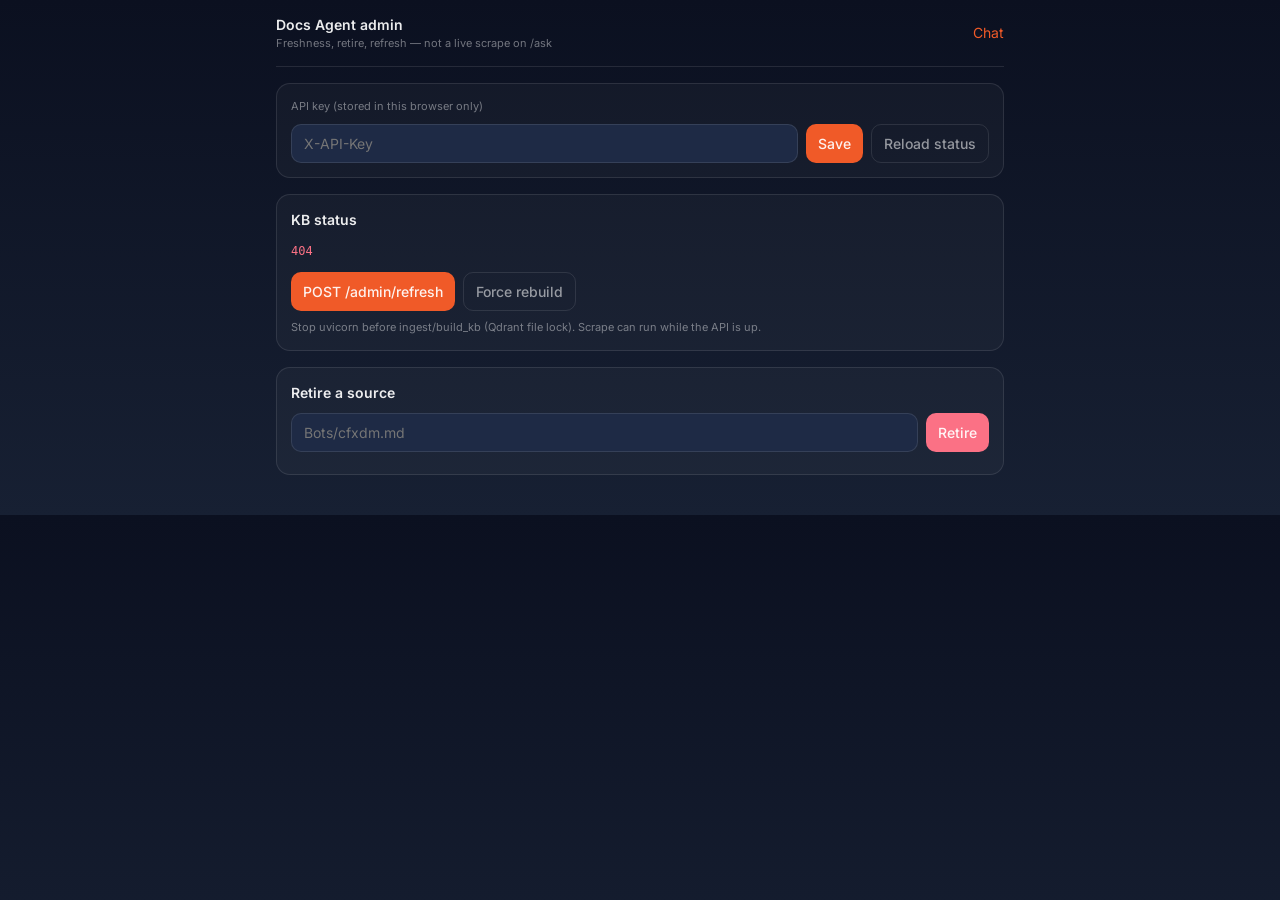
==== chat/admin.html @ 65011e68 "Cursor: Apply local changes for cloud agent" ====
<!doctype html>
<html lang="en">
  <head>
    <meta charset="utf-8" />
    <meta name="viewport" content="width=device-width, initial-scale=1" />
    <title>Fabrix Docs Agent — Admin</title>
    <meta name="color-scheme" content="dark" />
    <link
      href="https://fonts.googleapis.com/css2?family=Inter:wght@400;500;600&display=swap"
      rel="stylesheet"
    />
    <style>
      :root {
        --bg: #0b1020;
        --bg-elevated: #172033;
        --surface: #1e2a45;
        --border: rgba(255, 255, 255, 0.1);
        --text: rgba(255, 255, 255, 0.92);
        --muted: rgba(255, 255, 255, 0.55);
        --muted2: rgba(255, 255, 255, 0.42);
        --accent: #f05a28;
        --danger: #fb7185;
      }
      * { box-sizing: border-box; }
      body {
        margin: 0;
        font-family: Inter, ui-sans-serif, system-ui, sans-serif;
        background: linear-gradient(180deg, var(--bg) 0%, var(--bg-elevated) 100%);
        color: var(--text);
        font-size: 14px;
        line-height: 1.5;
      }
      .app { max-width: 768px; margin: 0 auto; padding: 0 20px 40px; }
      .header {
        display: flex;
        justify-content: space-between;
        align-items: center;
        padding: 14px 0;
        border-bottom: 1px solid var(--border);
      }
      .title { font-weight: 600; font-size: 14px; }
      .subtitle { font-size: 11px; color: var(--muted2); }
      a { color: var(--accent); text-decoration: none; }
      .card {
        margin-top: 16px;
        padding: 14px;
        border: 1px solid var(--border);
        border-radius: 14px;
        background: rgba(255, 255, 255, 0.03);
      }
      .row { display: flex; gap: 8px; flex-wrap: wrap; margin-top: 10px; }
      input, button {
        font: inherit;
        border-radius: 10px;
        border: 1px solid var(--border);
        padding: 8px 12px;
        background: var(--surface);
        color: var(--text);
      }
      button {
        background: var(--accent);
        border: none;
        cursor: pointer;
        font-weight: 500;
      }
      button.ghost { background: transparent; color: var(--muted); border: 1px solid var(--border); }
      button.danger { background: var(--danger); }
      pre {
        white-space: pre-wrap;
        word-break: break-word;
        color: var(--muted);
        font-size: 12px;
      }
      ul { padding-left: 18px; margin: 8px 0; }
      .err { color: var(--danger); }
    </style>
  </head>
  <body>
    <div class="app">
      <header class="header">
        <div>
          <div class="title">Docs Agent admin</div>
          <div class="subtitle">Freshness, retire, refresh — not a live scrape on /ask</div>
        </div>
        <a href="/">Chat</a>
      </header>

      <div class="card">
        <div class="subtitle">API key (stored in this browser only)</div>
        <div class="row">
          <input id="apiKey" type="password" placeholder="X-API-Key" style="flex:1;min-width:180px" />
          <button type="button" id="saveKey">Save</button>
          <button type="button" class="ghost" id="reload">Reload status</button>
        </div>
      </div>

      <div class="card">
        <div class="title">KB status</div>
        <pre id="status">Loading…</pre>
        <div class="row">
          <button type="button" id="refresh">POST /admin/refresh</button>
          <button type="button" class="ghost" id="refreshForce">Force rebuild</button>
        </div>
        <div class="subtitle" style="margin-top:8px">
          Stop uvicorn before ingest/build_kb (Qdrant file lock). Scrape can run while the API is up.
        </div>
      </div>

      <div class="card">
        <div class="title">Retire a source</div>
        <div class="row">
          <input id="source" placeholder="Bots/cfxdm.md" style="flex:1;min-width:180px" />
          <button type="button" class="danger" id="retire">Retire</button>
        </div>
        <ul id="retired"></ul>
      </div>
    </div>
    <script>
      const cfg = window.FabrixChatConfig || {};
      function apiBase() {
        if (cfg.apiUrl) return String(cfg.apiUrl).replace(/\/$/, "");
        if (location.port === "5173") return "http://localhost:8080";
        return location.origin;
      }
      function key() {
        return localStorage.getItem("fabrix_admin_key") || "";
      }
      function headers() {
        const h = { "Content-Type": "application/json" };
        const k = key();
        if (k) h["X-API-Key"] = k;
        return h;
      }
      async function req(path, opts) {
        const r = await fetch(apiBase() + path, { ...opts, headers: { ...headers(), ...(opts && opts.headers) } });
        const text = await r.text();
        let body;
        try { body = JSON.parse(text); } catch { body = { raw: text }; }
        if (!r.ok) throw new Error((body && (body.detail || body.message)) || r.status);
        return body;
      }
      async function loadStatus() {
        const el = document.getElementById("status");
        const list = document.getElementById("retired");
        try {
          const s = await req("/admin/kb-status");
          el.textContent = JSON.stringify(s, null, 2);
          list.innerHTML = "";
          for (const src of s.retired || []) {
            const li = document.createElement("li");
            li.textContent = src + " ";
            const b = document.createElement("button");
            b.className = "ghost";
            b.type = "button";
            b.textContent = "Unretire";
            b.addEventListener("click", async () => {
              await req("/admin/unretire", { method: "POST", body: JSON.stringify({ source: src }) });
              await loadStatus();
            });
            li.appendChild(b);
            list.appendChild(li);
          }
        } catch (e) {
          el.className = "err";
          el.textContent = String(e.message || e);
        }
      }
      document.getElementById("apiKey").value = key();
      document.getElementById("saveKey").addEventListener("click", () => {
        localStorage.setItem("fabrix_admin_key", document.getElementById("apiKey").value.trim());
        loadStatus();
      });
      document.getElementById("reload").addEventListener("click", () => loadStatus());
      document.getElementById("retire").addEventListener("click", async () => {
        const source = document.getElementById("source").value.trim();
        if (!source) return;
        await req("/admin/retire", { method: "POST", body: JSON.stringify({ source }) });
        document.getElementById("source").value = "";
        await loadStatus();
      });
      document.getElementById("refresh").addEventListener("click", async () => {
        if (!confirm("Kick off scrape pipeline? Stop API first if you need ingest.")) return;
        const out = await req("/admin/refresh", { method: "POST", body: JSON.stringify({ force: false }) });
        alert(JSON.stringify(out));
        await loadStatus();
      });
      document.getElementById("refreshForce").addEventListener("click", async () => {
        if (!confirm("Force full ingest/rebuild? Stop uvicorn first (Qdrant lock).")) return;
        const out = await req("/admin/refresh", { method: "POST", body: JSON.stringify({ force: true }) });
        alert(JSON.stringify(out));
        await loadStatus();
      });
      loadStatus();
    </script>
  </body>
</html>
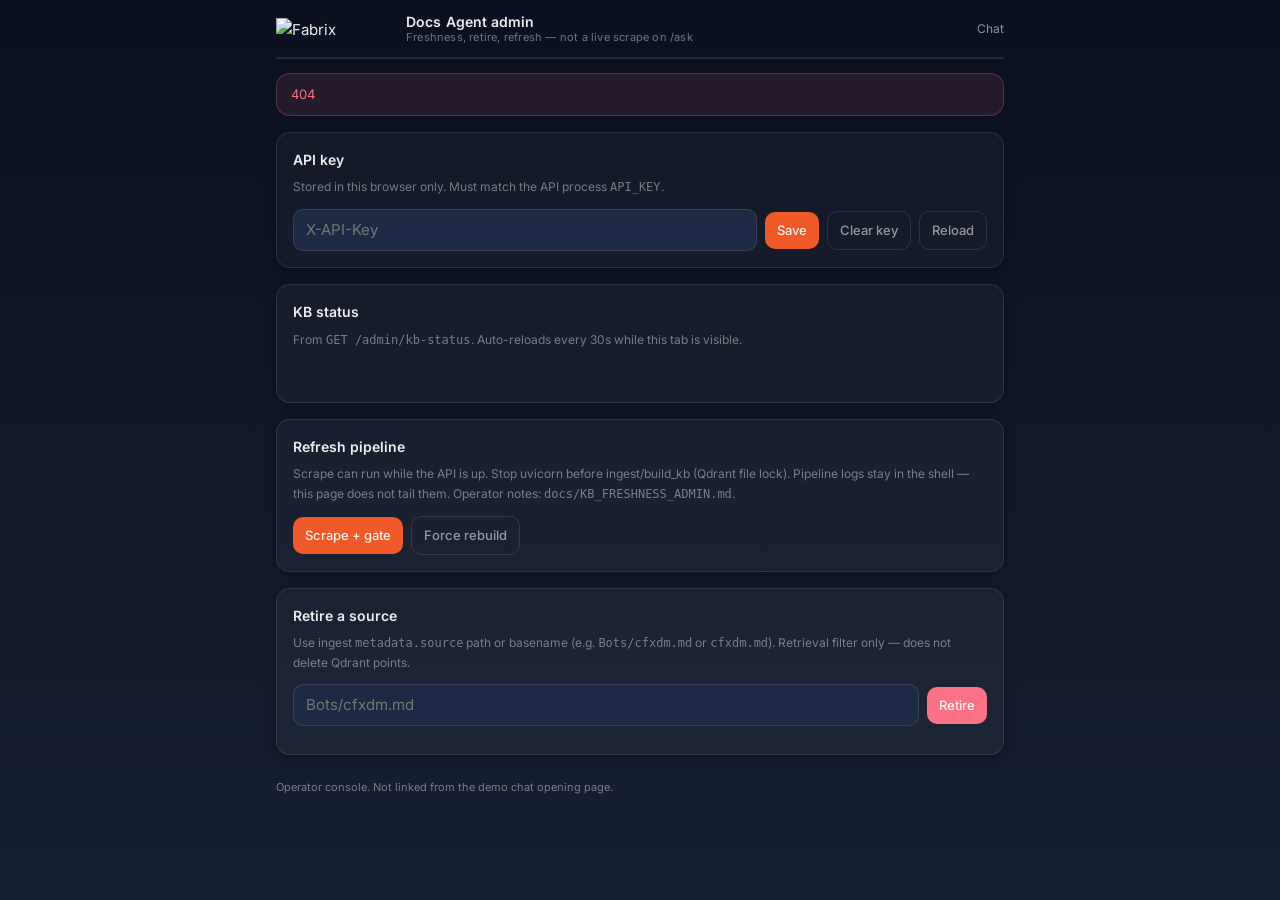
==== commit 952b6283: "Add KB freshness admin: retire-at-retrieve, rebuild gate, and operator console. Operators can skip i" ====
--- a/chat/admin.html
+++ b/chat/admin.html
@@ -5,6 +5,8 @@
     <meta name="viewport" content="width=device-width, initial-scale=1" />
     <title>Fabrix Docs Agent — Admin</title>
     <meta name="color-scheme" content="dark" />
+    <link rel="preconnect" href="https://fonts.googleapis.com" />
+    <link rel="preconnect" href="https://fonts.gstatic.com" crossorigin />
     <link
       href="https://fonts.googleapis.com/css2?family=Inter:wght@400;500;600&display=swap"
       rel="stylesheet"
@@ -19,36 +21,135 @@
         --muted: rgba(255, 255, 255, 0.55);
         --muted2: rgba(255, 255, 255, 0.42);
         --accent: #f05a28;
+        --accent-hover: #e84e1b;
         --danger: #fb7185;
-      }
+        --ok: #34d399;
+        --warn: #fbbf24;
+        --shadow: 0 2px 12px rgba(0, 0, 0, 0.35);
+        --radius-lg: 20px;
+        --radius-md: 14px;
+      }
+
       * { box-sizing: border-box; }
+
       body {
         margin: 0;
-        font-family: Inter, ui-sans-serif, system-ui, sans-serif;
+        font-family: Inter, ui-sans-serif, system-ui, -apple-system, Segoe UI, Roboto, Arial,
+          "Apple Color Emoji", "Segoe UI Emoji";
         background: linear-gradient(180deg, var(--bg) 0%, var(--bg-elevated) 100%);
         color: var(--text);
-        font-size: 14px;
-        line-height: 1.5;
-      }
-      .app { max-width: 768px; margin: 0 auto; padding: 0 20px 40px; }
+        font-size: 15px;
+        line-height: 1.6;
+        min-height: 100vh;
+      }
+
+      .app {
+        max-width: 768px;
+        margin: 0 auto;
+        padding: 0 20px 48px;
+      }
+
       .header {
         display: flex;
+        align-items: center;
         justify-content: space-between;
-        align-items: center;
+        gap: 12px;
         padding: 14px 0;
         border-bottom: 1px solid var(--border);
-      }
-      .title { font-weight: 600; font-size: 14px; }
-      .subtitle { font-size: 11px; color: var(--muted2); }
-      a { color: var(--accent); text-decoration: none; }
+        box-shadow: inset 0 -1px 0 rgba(240, 90, 40, 0.2);
+      }
+
+      .brand {
+        display: flex;
+        align-items: center;
+        gap: 10px;
+        min-width: 0;
+      }
+
+      .brand img {
+        height: 22px;
+        width: auto;
+        flex-shrink: 0;
+      }
+
+      .titleBlock {
+        display: flex;
+        flex-direction: column;
+        line-height: 1.2;
+        min-width: 0;
+      }
+
+      .title {
+        font-weight: 600;
+        font-size: 14px;
+        letter-spacing: 0.1px;
+      }
+
+      .subtitle {
+        font-size: 11px;
+        color: var(--muted2);
+        letter-spacing: 0.2px;
+      }
+
+      .header a {
+        color: var(--muted);
+        text-decoration: none;
+        font-size: 12px;
+      }
+
+      .header a:hover { color: var(--accent); }
+
+      .banner {
+        display: none;
+        margin-top: 14px;
+        padding: 10px 14px;
+        border-radius: var(--radius-md);
+        font-size: 13px;
+      }
+
+      .banner.show { display: block; }
+      .banner.ok {
+        background: rgba(52, 211, 153, 0.12);
+        border: 1px solid rgba(52, 211, 153, 0.28);
+      }
+      .banner.err {
+        background: rgba(251, 113, 133, 0.1);
+        border: 1px solid rgba(251, 113, 133, 0.25);
+        color: var(--danger);
+      }
+      .banner.warn {
+        background: rgba(251, 191, 36, 0.12);
+        border: 1px solid rgba(251, 191, 36, 0.28);
+      }
+
       .card {
         margin-top: 16px;
-        padding: 14px;
+        padding: 16px;
         border: 1px solid var(--border);
-        border-radius: 14px;
+        border-radius: var(--radius-md);
         background: rgba(255, 255, 255, 0.03);
-      }
-      .row { display: flex; gap: 8px; flex-wrap: wrap; margin-top: 10px; }
+        box-shadow: var(--shadow);
+      }
+
+      .card h2 {
+        margin: 0 0 6px;
+        font-size: 14px;
+        font-weight: 600;
+      }
+
+      .help {
+        color: var(--muted2);
+        font-size: 12px;
+        margin: 0 0 12px;
+      }
+
+      .row {
+        display: flex;
+        gap: 8px;
+        flex-wrap: wrap;
+        align-items: center;
+      }
+
       input, button {
         font: inherit;
         border-radius: 10px;
@@ -57,139 +158,518 @@
         background: var(--surface);
         color: var(--text);
       }
+
+      input { flex: 1; min-width: 160px; }
+
       button {
         background: var(--accent);
         border: none;
         cursor: pointer;
         font-weight: 500;
-      }
-      button.ghost { background: transparent; color: var(--muted); border: 1px solid var(--border); }
+        font-size: 13px;
+      }
+      button:hover { background: var(--accent-hover); }
+      button:disabled { opacity: 0.45; cursor: not-allowed; }
+      button.ghost {
+        background: transparent;
+        color: var(--muted);
+        border: 1px solid var(--border);
+      }
+      button.ghost:hover { color: var(--text); background: rgba(255,255,255,0.04); }
       button.danger { background: var(--danger); }
-      pre {
-        white-space: pre-wrap;
-        word-break: break-word;
+      button.danger:hover { filter: brightness(1.05); }
+
+      .stats {
+        display: grid;
+        grid-template-columns: repeat(2, 1fr);
+        gap: 10px;
+      }
+
+      @media (min-width: 560px) {
+        .stats { grid-template-columns: repeat(4, 1fr); }
+      }
+
+      .stat {
+        padding: 12px;
+        border-radius: 12px;
+        border: 1px solid var(--border);
+        background: rgba(255, 255, 255, 0.02);
+      }
+
+      .stat .n {
+        font-size: 20px;
+        font-weight: 600;
+        letter-spacing: -0.02em;
+      }
+
+      .stat .l {
+        font-size: 11px;
+        color: var(--muted2);
+        margin-top: 2px;
+      }
+
+      .kv {
+        display: grid;
+        gap: 8px;
+        font-size: 13px;
+      }
+
+      .kv div {
+        display: flex;
+        justify-content: space-between;
+        gap: 12px;
+        flex-wrap: wrap;
+      }
+
+      .kv span:last-child { color: var(--muted); }
+
+      .pill {
+        display: inline-flex;
+        align-items: center;
+        padding: 2px 8px;
+        border-radius: 999px;
+        font-size: 11px;
+        font-weight: 500;
+        border: 1px solid var(--border);
+        color: var(--muted);
+      }
+      .pill.changed { color: var(--warn); border-color: rgba(251, 191, 36, 0.4); }
+      .pill.unchanged { color: var(--ok); border-color: rgba(52, 211, 153, 0.4); }
+      .pill.running { color: var(--accent); border-color: rgba(240, 90, 40, 0.45); }
+      .pill.locked { color: var(--danger); border-color: rgba(251, 113, 133, 0.4); }
+
+      details {
+        margin-top: 10px;
+        border: 1px solid var(--border);
+        border-radius: 10px;
+        padding: 8px 12px;
+        font-size: 13px;
+      }
+
+      details summary {
+        cursor: pointer;
         color: var(--muted);
         font-size: 12px;
       }
-      ul { padding-left: 18px; margin: 8px 0; }
-      .err { color: var(--danger); }
+
+      details ul {
+        margin: 8px 0 0;
+        padding-left: 18px;
+        color: var(--muted);
+        font-family: ui-monospace, SFMono-Regular, Menlo, Monaco, Consolas, monospace;
+        font-size: 12px;
+      }
+
+      table {
+        width: 100%;
+        border-collapse: collapse;
+        font-size: 13px;
+      }
+
+      th, td {
+        text-align: left;
+        padding: 8px 0;
+        border-bottom: 1px solid var(--border);
+      }
+
+      th { color: var(--muted2); font-weight: 500; font-size: 11px; }
+
+      td pathlike, .mono {
+        font-family: ui-monospace, SFMono-Regular, Menlo, Monaco, Consolas, monospace;
+        font-size: 12px;
+      }
+
+      .empty { color: var(--muted2); font-size: 13px; margin: 8px 0 0; }
+
+      .footer {
+        margin-top: 24px;
+        font-size: 11px;
+        color: var(--muted2);
+      }
+
+      .footer a { color: var(--accent); text-decoration: none; }
     </style>
   </head>
   <body>
     <div class="app">
       <header class="header">
-        <div>
-          <div class="title">Docs Agent admin</div>
-          <div class="subtitle">Freshness, retire, refresh — not a live scrape on /ask</div>
+        <div class="brand">
+          <img
+            src="https://fabrix.ai/images/logo-light.svg"
+            alt="Fabrix"
+            width="120"
+            height="22"
+          />
+          <div class="titleBlock">
+            <div class="title">Docs Agent admin</div>
+            <div class="subtitle">Freshness, retire, refresh — not a live scrape on /ask</div>
+          </div>
         </div>
         <a href="/">Chat</a>
       </header>
 
+      <div id="banner" class="banner" role="status"></div>
+
       <div class="card">
-        <div class="subtitle">API key (stored in this browser only)</div>
+        <h2>API key</h2>
+        <p class="help">Stored in this browser only. Must match the API process <code>API_KEY</code>.</p>
         <div class="row">
-          <input id="apiKey" type="password" placeholder="X-API-Key" style="flex:1;min-width:180px" />
+          <input id="apiKey" type="password" placeholder="X-API-Key" autocomplete="off" />
           <button type="button" id="saveKey">Save</button>
-          <button type="button" class="ghost" id="reload">Reload status</button>
+          <button type="button" class="ghost" id="clearKey">Clear key</button>
+          <button type="button" class="ghost" id="reload">Reload</button>
         </div>
       </div>
 
       <div class="card">
-        <div class="title">KB status</div>
-        <pre id="status">Loading…</pre>
+        <h2>KB status</h2>
+        <p class="help">From <code>GET /admin/kb-status</code>. Auto-reloads every 30s while this tab is visible.</p>
+        <div id="stats" class="stats"></div>
+        <div id="freshness" class="kv" style="margin-top:14px"></div>
+        <div id="pipeline" class="kv" style="margin-top:10px"></div>
+        <div id="deltas"></div>
+      </div>
+
+      <div class="card">
+        <h2>Refresh pipeline</h2>
+        <p class="help">
+          Scrape can run while the API is up. Stop uvicorn before ingest/build_kb (Qdrant file lock).
+          Pipeline logs stay in the shell — this page does not tail them.
+          Operator notes: <code>docs/KB_FRESHNESS_ADMIN.md</code>.
+        </p>
+        <div id="lockBanner" class="banner warn" style="margin:0 0 12px"></div>
         <div class="row">
-          <button type="button" id="refresh">POST /admin/refresh</button>
+          <button type="button" id="refresh">Scrape + gate</button>
           <button type="button" class="ghost" id="refreshForce">Force rebuild</button>
         </div>
-        <div class="subtitle" style="margin-top:8px">
-          Stop uvicorn before ingest/build_kb (Qdrant file lock). Scrape can run while the API is up.
-        </div>
       </div>
 
       <div class="card">
-        <div class="title">Retire a source</div>
+        <h2>Retire a source</h2>
+        <p class="help">
+          Use ingest <code>metadata.source</code> path or basename (e.g. <code>Bots/cfxdm.md</code> or
+          <code>cfxdm.md</code>). Retrieval filter only — does not delete Qdrant points.
+        </p>
         <div class="row">
-          <input id="source" placeholder="Bots/cfxdm.md" style="flex:1;min-width:180px" />
+          <input id="source" placeholder="Bots/cfxdm.md" />
           <button type="button" class="danger" id="retire">Retire</button>
         </div>
-        <ul id="retired"></ul>
+        <div id="retiredWrap" style="margin-top:12px"></div>
       </div>
+
+      <div class="footer">Operator console. Not linked from the demo chat opening page.</div>
     </div>
+
     <script>
       const cfg = window.FabrixChatConfig || {};
-      function apiBase() {
-        if (cfg.apiUrl) return String(cfg.apiUrl).replace(/\/$/, "");
-        if (location.port === "5173") return "http://localhost:8080";
-        return location.origin;
-      }
+
+      function resolveApiUrl() {
+        const configured = (cfg.apiUrl ?? "").replace(/\/$/, "");
+        if (configured) return configured;
+        if (window.location.protocol === "file:") return "http://localhost:8080";
+        const host = window.location.hostname;
+        if (host === "localhost" || host === "127.0.0.1") {
+          if (window.location.port === "8080") return window.location.origin;
+          return "http://localhost:8080";
+        }
+        return window.location.origin;
+      }
+
+      const API_URL = resolveApiUrl();
+      const KEY_STORE = "fabrix_admin_key";
+      let fastPollUntil = 0;
+      let fastTimer = null;
+      let slowTimer = null;
+
       function key() {
-        return localStorage.getItem("fabrix_admin_key") || "";
-      }
+        return localStorage.getItem(KEY_STORE) || cfg.apiKey || "";
+      }
+
       function headers() {
         const h = { "Content-Type": "application/json" };
         const k = key();
         if (k) h["X-API-Key"] = k;
         return h;
       }
+
+      function showBanner(msg, kind) {
+        const el = document.getElementById("banner");
+        el.className = "banner show " + (kind || "ok");
+        el.textContent = msg;
+      }
+
+      function hideBanner() {
+        const el = document.getElementById("banner");
+        el.className = "banner";
+        el.textContent = "";
+      }
+
+      function dash(v) {
+        if (v === null || v === undefined || v === "") return "—";
+        return String(v);
+      }
+
+      function escapeHtml(input) {
+        return String(input)
+          .replaceAll("&", "&amp;")
+          .replaceAll("<", "&lt;")
+          .replaceAll(">", "&gt;")
+          .replaceAll('"', "&quot;");
+      }
+
       async function req(path, opts) {
-        const r = await fetch(apiBase() + path, { ...opts, headers: { ...headers(), ...(opts && opts.headers) } });
+        const r = await fetch(API_URL + path, {
+          ...opts,
+          headers: { ...headers(), ...((opts && opts.headers) || {}) },
+        });
         const text = await r.text();
         let body;
-        try { body = JSON.parse(text); } catch { body = { raw: text }; }
-        if (!r.ok) throw new Error((body && (body.detail || body.message)) || r.status);
+        try {
+          body = JSON.parse(text);
+        } catch {
+          body = { raw: text };
+        }
+        if (!r.ok) {
+          const detail = (body && (body.detail || body.message)) || r.status;
+          const err = new Error(typeof detail === "string" ? detail : JSON.stringify(detail));
+          err.status = r.status;
+          throw err;
+        }
         return body;
       }
+
+      function renderStats(s) {
+        const items = [
+          ["Chunks", s.chunk_count],
+          ["KB topics", s.kb_topics],
+          ["KB entities", s.kb_entities],
+          ["Collection", s.qdrant_collection],
+        ];
+        document.getElementById("stats").innerHTML = items
+          .map(
+            ([l, n]) =>
+              `<div class="stat"><div class="n">${escapeHtml(dash(n))}</div><div class="l">${l}</div></div>`
+          )
+          .join("");
+      }
+
+      function freshnessBadge(s) {
+        if (s.has_content_changes === true) return '<span class="pill changed">changed</span>';
+        if (s.has_content_changes === false) return '<span class="pill unchanged">unchanged</span>';
+        return '<span class="pill">unknown</span>';
+      }
+
+      function pipelinePill(rb) {
+        if (!rb || typeof rb !== "object" || !Object.keys(rb).length) {
+          return '<span class="pill">idle</span>';
+        }
+        if (rb.running) return '<span class="pill running">running</span>';
+        if (rb.rebuild_error) return '<span class="pill locked">error</span>';
+        if (rb.rebuild === false) return '<span class="pill unchanged">scrape-only</span>';
+        if (rb.rebuild) return '<span class="pill unchanged">rebuilt</span>';
+        return '<span class="pill">idle</span>';
+      }
+
+      function pipelineLine(rb) {
+        if (!rb || typeof rb !== "object") return "No pipeline run recorded yet.";
+        if (rb.running) {
+          return "Started " + dash(rb.started_at) + (rb.forced ? " (forced)" : "");
+        }
+        if (rb.rebuild_error) return String(rb.rebuild_error);
+        const bits = [];
+        if (rb.finished_at) bits.push("Finished " + rb.finished_at);
+        if (rb.forced) bits.push("forced");
+        if (rb.rebuild === false) bits.push("hashes unchanged — ingest skipped");
+        if (rb.rebuild === true) bits.push("ingest/KB ran");
+        return bits.join(" · ") || "No pipeline run recorded yet.";
+      }
+
+      function renderFreshness(s) {
+        document.getElementById("freshness").innerHTML = `
+          <div><span>Last scrape</span><span>${escapeHtml(dash(s.last_scrape_at))} ${freshnessBadge(s)}</span></div>
+          <div><span>Manifest</span><span>ok ${dash(s.manifest_ok)} · fail ${dash(s.manifest_fail)} · pages ${dash(s.manifest_pages)}</span></div>
+        `;
+        const rb = s.last_rebuild || {};
+        document.getElementById("pipeline").innerHTML = `
+          <div><span>Last pipeline</span><span>${pipelinePill(rb)}</span></div>
+          <div><span></span><span>${escapeHtml(pipelineLine(rb))}</span></div>
+        `;
+        const lock = document.getElementById("lockBanner");
+        if (s.qdrant_locked) {
+          lock.className = "banner show warn";
+          lock.textContent = "API holding Qdrant lock — stop uvicorn before ingest.";
+        } else {
+          lock.className = "banner warn";
+          lock.textContent = "";
+        }
+      }
+
+      function pathList(title, paths) {
+        const list = paths || [];
+        const items = list.map((p) => `<li>${escapeHtml(p)}</li>`).join("") || "<li>(none)</li>";
+        return `<details><summary>${title} (${list.length})</summary><ul>${items}</ul></details>`;
+      }
+
+      function renderDeltas(s) {
+        document.getElementById("deltas").innerHTML =
+          pathList("Changed paths", s.changed_paths) +
+          pathList("Added paths", s.added_paths) +
+          pathList("Removed paths", s.removed_paths);
+      }
+
+      function renderRetired(s) {
+        const wrap = document.getElementById("retiredWrap");
+        const retired = s.retired || [];
+        if (!retired.length) {
+          wrap.innerHTML = '<p class="empty">No retired sources.</p>';
+          return;
+        }
+        wrap.innerHTML = `
+          <table>
+            <thead><tr><th>Source</th><th></th></tr></thead>
+            <tbody>
+              ${retired
+                .map(
+                  (src) => `<tr>
+                    <td class="mono">${escapeHtml(src)}</td>
+                    <td style="width:1%;white-space:nowrap">
+                      <button type="button" class="ghost unretire" data-source="${escapeHtml(src)}">Unretire</button>
+                    </td>
+                  </tr>`
+                )
+                .join("")}
+            </tbody>
+          </table>
+        `;
+        wrap.querySelectorAll(".unretire").forEach((b) => {
+          b.addEventListener("click", async () => {
+            try {
+              await req("/admin/unretire", {
+                method: "POST",
+                body: JSON.stringify({ source: b.dataset.source }),
+              });
+              showBanner("Unretired " + b.dataset.source, "ok");
+              await loadStatus();
+            } catch (e) {
+              showBanner(String(e.message || e), "err");
+            }
+          });
+        });
+      }
+
       async function loadStatus() {
-        const el = document.getElementById("status");
-        const list = document.getElementById("retired");
         try {
           const s = await req("/admin/kb-status");
-          el.textContent = JSON.stringify(s, null, 2);
-          list.innerHTML = "";
-          for (const src of s.retired || []) {
-            const li = document.createElement("li");
-            li.textContent = src + " ";
-            const b = document.createElement("button");
-            b.className = "ghost";
-            b.type = "button";
-            b.textContent = "Unretire";
-            b.addEventListener("click", async () => {
-              await req("/admin/unretire", { method: "POST", body: JSON.stringify({ source: src }) });
-              await loadStatus();
-            });
-            li.appendChild(b);
-            list.appendChild(li);
+          renderStats(s);
+          renderFreshness(s);
+          renderDeltas(s);
+          renderRetired(s);
+          const rb = s.last_rebuild || {};
+          if (rb.running === false && Date.now() < fastPollUntil) {
+            stopFastPoll();
+            showBanner("Pipeline status updated.", "ok");
           }
         } catch (e) {
-          el.className = "err";
-          el.textContent = String(e.message || e);
-        }
-      }
+          const msg =
+            e.status === 503
+              ? "Set API_KEY on the API server, then save the same key here."
+              : e.status === 401
+                ? "Invalid key — check X-API-Key against the API process API_KEY."
+                : String(e.message || e);
+          showBanner(msg, "err");
+        }
+      }
+
+      function stopFastPoll() {
+        fastPollUntil = 0;
+        if (fastTimer) {
+          clearInterval(fastTimer);
+          fastTimer = null;
+        }
+      }
+
+      function startFastPoll() {
+        stopFastPoll();
+        fastPollUntil = Date.now() + 120000;
+        fastTimer = setInterval(() => {
+          if (Date.now() > fastPollUntil) {
+            stopFastPoll();
+            return;
+          }
+          loadStatus();
+        }, 5000);
+      }
+
+      function setRefreshDisabled(off) {
+        document.getElementById("refresh").disabled = off;
+        document.getElementById("refreshForce").disabled = off;
+      }
+
+      async function kickRefresh(force) {
+        const copy = force
+          ? "Always runs ingest + build_kb + evals. Stop uvicorn first (Qdrant lock)."
+          : "Runs check-live, scrape, audit. Rebuild only if page hashes changed. Stop API first if you need ingest.";
+        if (!confirm(copy)) return;
+        setRefreshDisabled(true);
+        try {
+          const out = await req("/admin/refresh", {
+            method: "POST",
+            body: JSON.stringify({ force: !!force }),
+          });
+          const bits = ["Accepted pid " + out.pid];
+          if (out.warning) bits.push(out.warning);
+          showBanner(bits.join(" — "), out.warning ? "warn" : "ok");
+          startFastPoll();
+          await loadStatus();
+        } catch (e) {
+          showBanner(String(e.message || e), "err");
+        } finally {
+          setTimeout(() => setRefreshDisabled(false), 2500);
+        }
+      }
+
       document.getElementById("apiKey").value = key();
       document.getElementById("saveKey").addEventListener("click", () => {
-        localStorage.setItem("fabrix_admin_key", document.getElementById("apiKey").value.trim());
+        localStorage.setItem(KEY_STORE, document.getElementById("apiKey").value.trim());
+        hideBanner();
         loadStatus();
+      });
+      document.getElementById("clearKey").addEventListener("click", () => {
+        localStorage.removeItem(KEY_STORE);
+        document.getElementById("apiKey").value = "";
+        showBanner("Key cleared from this browser.", "ok");
       });
       document.getElementById("reload").addEventListener("click", () => loadStatus());
       document.getElementById("retire").addEventListener("click", async () => {
         const source = document.getElementById("source").value.trim();
-        if (!source) return;
-        await req("/admin/retire", { method: "POST", body: JSON.stringify({ source }) });
-        document.getElementById("source").value = "";
-        await loadStatus();
+        if (!source) {
+          showBanner("Enter a source path or basename to retire.", "err");
+          return;
+        }
+        try {
+          await req("/admin/retire", { method: "POST", body: JSON.stringify({ source }) });
+          document.getElementById("source").value = "";
+          showBanner("Retired " + source, "ok");
+          await loadStatus();
+        } catch (e) {
+          showBanner(String(e.message || e), "err");
+        }
       });
-      document.getElementById("refresh").addEventListener("click", async () => {
-        if (!confirm("Kick off scrape pipeline? Stop API first if you need ingest.")) return;
-        const out = await req("/admin/refresh", { method: "POST", body: JSON.stringify({ force: false }) });
-        alert(JSON.stringify(out));
-        await loadStatus();
+      document.getElementById("refresh").addEventListener("click", () => kickRefresh(false));
+      document.getElementById("refreshForce").addEventListener("click", () => kickRefresh(true));
+
+      document.addEventListener("visibilitychange", () => {
+        if (document.hidden) {
+          if (slowTimer) {
+            clearInterval(slowTimer);
+            slowTimer = null;
+          }
+        } else if (!slowTimer) {
+          slowTimer = setInterval(loadStatus, 30000);
+          loadStatus();
+        }
       });
-      document.getElementById("refreshForce").addEventListener("click", async () => {
-        if (!confirm("Force full ingest/rebuild? Stop uvicorn first (Qdrant lock).")) return;
-        const out = await req("/admin/refresh", { method: "POST", body: JSON.stringify({ force: true }) });
-        alert(JSON.stringify(out));
-        await loadStatus();
-      });
+      slowTimer = setInterval(loadStatus, 30000);
       loadStatus();
     </script>
   </body>
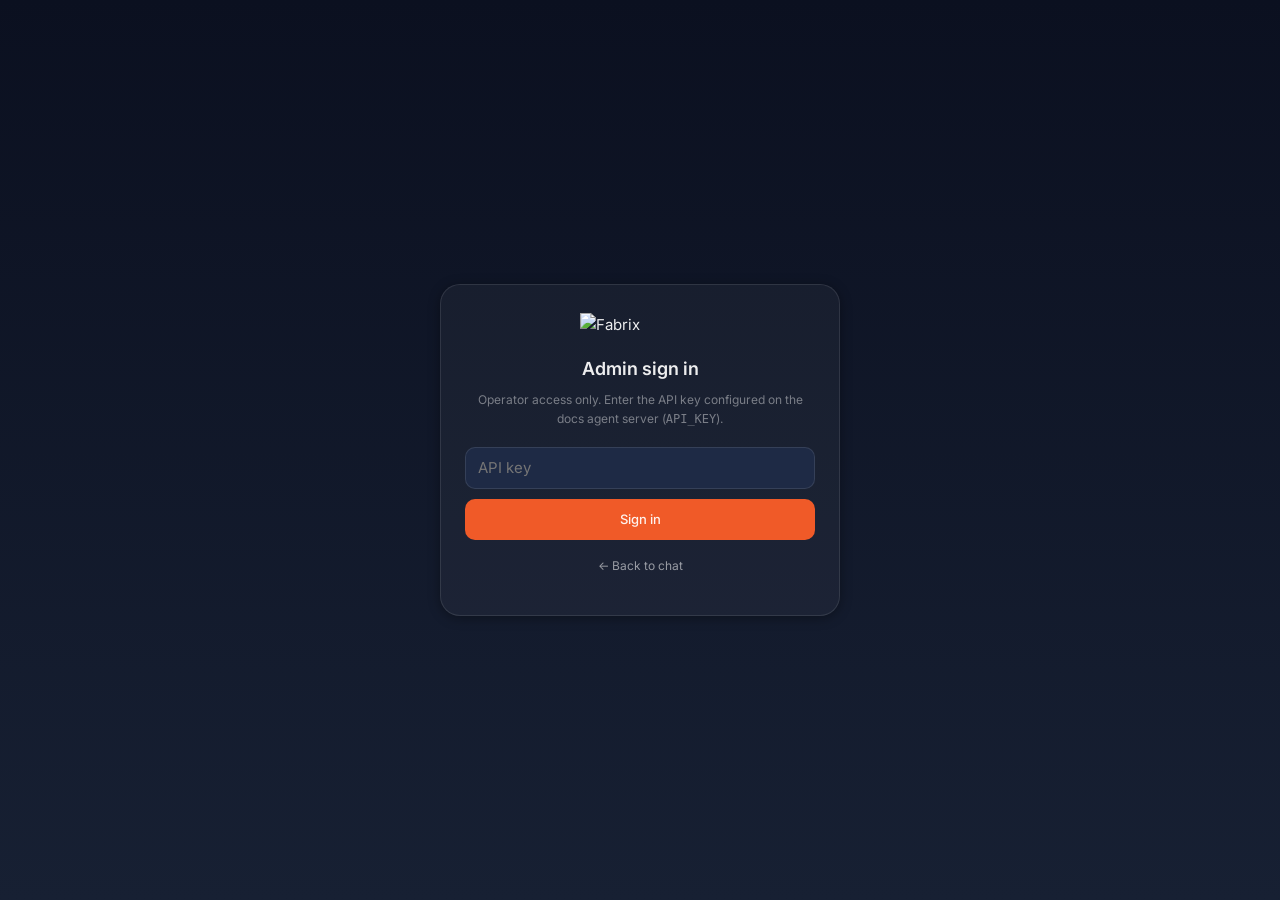
==== commit e8561784: "Add admin sign-in gate before operator console. Admin UI now shows a login screen until API_KEY vali" ====
--- a/chat/admin.html
+++ b/chat/admin.html
@@ -288,10 +288,125 @@
       }
 
       .footer a { color: var(--accent); text-decoration: none; }
+
+      .loginShell {
+        min-height: 100vh;
+        display: flex;
+        align-items: center;
+        justify-content: center;
+        padding: 24px 20px;
+      }
+
+      .loginCard {
+        width: 100%;
+        max-width: 400px;
+        padding: 28px 24px;
+        border: 1px solid var(--border);
+        border-radius: var(--radius-lg);
+        background: rgba(255, 255, 255, 0.04);
+        box-shadow: var(--shadow);
+      }
+
+      .loginCard .brand {
+        justify-content: center;
+        margin-bottom: 20px;
+      }
+
+      .loginCard h1 {
+        margin: 0 0 6px;
+        font-size: 18px;
+        font-weight: 600;
+        text-align: center;
+      }
+
+      .loginCard .help {
+        text-align: center;
+        margin-bottom: 18px;
+      }
+
+      .loginCard input {
+        width: 100%;
+        margin-bottom: 10px;
+      }
+
+      .loginCard button[type="submit"] {
+        width: 100%;
+        padding: 10px 12px;
+      }
+
+      .loginErr {
+        display: none;
+        margin-top: 12px;
+        padding: 10px 12px;
+        border-radius: 10px;
+        font-size: 13px;
+        background: rgba(251, 113, 133, 0.1);
+        border: 1px solid rgba(251, 113, 133, 0.25);
+        color: var(--danger);
+      }
+
+      .loginErr.show { display: block; }
+
+      .loginFoot {
+        margin-top: 16px;
+        text-align: center;
+        font-size: 12px;
+      }
+
+      .loginFoot a {
+        color: var(--muted);
+        text-decoration: none;
+      }
+
+      .loginFoot a:hover { color: var(--accent); }
+
+      .hidden { display: none !important; }
+
+      .headerActions {
+        display: flex;
+        align-items: center;
+        gap: 10px;
+        flex-shrink: 0;
+      }
+
+      .headerActions button.ghost {
+        padding: 6px 10px;
+        font-size: 12px;
+      }
     </style>
   </head>
   <body>
-    <div class="app">
+    <div id="loginShell" class="loginShell">
+      <div class="loginCard">
+        <div class="brand">
+          <img
+            src="https://fabrix.ai/images/logo-light.svg"
+            alt="Fabrix"
+            width="120"
+            height="22"
+          />
+        </div>
+        <h1>Admin sign in</h1>
+        <p class="help">
+          Operator access only. Enter the API key configured on the docs agent server
+          (<code>API_KEY</code>).
+        </p>
+        <form id="loginForm">
+          <input
+            id="loginKey"
+            type="password"
+            placeholder="API key"
+            autocomplete="current-password"
+            required
+          />
+          <button type="submit" id="loginBtn">Sign in</button>
+        </form>
+        <div id="loginErr" class="loginErr" role="alert"></div>
+        <p class="loginFoot"><a href="/">← Back to chat</a></p>
+      </div>
+    </div>
+
+    <div id="adminApp" class="app hidden">
       <header class="header">
         <div class="brand">
           <img
@@ -305,21 +420,14 @@
             <div class="subtitle">Freshness, retire, refresh — not a live scrape on /ask</div>
           </div>
         </div>
-        <a href="/">Chat</a>
+        <div class="headerActions">
+          <button type="button" class="ghost" id="reload">Reload</button>
+          <button type="button" class="ghost" id="signOut">Sign out</button>
+          <a href="/">Chat</a>
+        </div>
       </header>
 
       <div id="banner" class="banner" role="status"></div>
-
-      <div class="card">
-        <h2>API key</h2>
-        <p class="help">Stored in this browser only. Must match the API process <code>API_KEY</code>.</p>
-        <div class="row">
-          <input id="apiKey" type="password" placeholder="X-API-Key" autocomplete="off" />
-          <button type="button" id="saveKey">Save</button>
-          <button type="button" class="ghost" id="clearKey">Clear key</button>
-          <button type="button" class="ghost" id="reload">Reload</button>
-        </div>
-      </div>
 
       <div class="card">
         <h2>KB status</h2>
@@ -380,16 +488,89 @@
       let fastPollUntil = 0;
       let fastTimer = null;
       let slowTimer = null;
+      let sessionKey = "";
 
       function key() {
-        return localStorage.getItem(KEY_STORE) || cfg.apiKey || "";
-      }
-
-      function headers() {
+        return sessionKey || localStorage.getItem(KEY_STORE) || cfg.apiKey || "";
+      }
+
+      function headers(overrideKey) {
         const h = { "Content-Type": "application/json" };
-        const k = key();
+        const k = overrideKey !== undefined ? overrideKey : key();
         if (k) h["X-API-Key"] = k;
         return h;
+      }
+
+      function showLogin(msg) {
+        document.getElementById("loginShell").classList.remove("hidden");
+        document.getElementById("adminApp").classList.add("hidden");
+        stopFastPoll();
+        if (slowTimer) {
+          clearInterval(slowTimer);
+          slowTimer = null;
+        }
+        sessionKey = "";
+        const err = document.getElementById("loginErr");
+        if (msg) {
+          err.textContent = msg;
+          err.classList.add("show");
+        } else {
+          err.textContent = "";
+          err.classList.remove("show");
+        }
+      }
+
+      function showAdmin() {
+        document.getElementById("loginShell").classList.add("hidden");
+        document.getElementById("adminApp").classList.remove("hidden");
+        hideBanner();
+      }
+
+      async function validateKey(candidate) {
+        const r = await fetch(API_URL + "/admin/kb-status", {
+          headers: headers(candidate),
+        });
+        const text = await r.text();
+        let body;
+        try {
+          body = JSON.parse(text);
+        } catch {
+          body = { raw: text };
+        }
+        if (!r.ok) {
+          const detail = (body && (body.detail || body.message)) || r.status;
+          const err = new Error(typeof detail === "string" ? detail : JSON.stringify(detail));
+          err.status = r.status;
+          throw err;
+        }
+        return body;
+      }
+
+      async function signIn(candidate, { persist = true } = {}) {
+        const trimmed = (candidate || "").trim();
+        if (!trimmed) {
+          throw new Error("Enter the API key.");
+        }
+        const status = await validateKey(trimmed);
+        sessionKey = trimmed;
+        if (persist) {
+          localStorage.setItem(KEY_STORE, trimmed);
+        }
+        showAdmin();
+        renderStats(status);
+        renderFreshness(status);
+        renderDeltas(status);
+        renderRetired(status);
+        if (!slowTimer) {
+          slowTimer = setInterval(loadStatus, 30000);
+        }
+        return status;
+      }
+
+      function signOut() {
+        localStorage.removeItem(KEY_STORE);
+        document.getElementById("loginKey").value = "";
+        showLogin();
       }
 
       function showBanner(msg, kind) {
@@ -570,12 +751,15 @@
             showBanner("Pipeline status updated.", "ok");
           }
         } catch (e) {
+          if (e.status === 401) {
+            signOut();
+            showLogin("Session expired or invalid key. Sign in again.");
+            return;
+          }
           const msg =
             e.status === 503
-              ? "Set API_KEY on the API server, then save the same key here."
-              : e.status === 401
-                ? "Invalid key — check X-API-Key against the API process API_KEY."
-                : String(e.message || e);
+              ? "Admin is disabled — set API_KEY on the API server."
+              : String(e.message || e);
           showBanner(msg, "err");
         }
       }
@@ -628,17 +812,31 @@
         }
       }
 
-      document.getElementById("apiKey").value = key();
-      document.getElementById("saveKey").addEventListener("click", () => {
-        localStorage.setItem(KEY_STORE, document.getElementById("apiKey").value.trim());
-        hideBanner();
-        loadStatus();
+      document.getElementById("loginForm").addEventListener("submit", async (ev) => {
+        ev.preventDefault();
+        const btn = document.getElementById("loginBtn");
+        const err = document.getElementById("loginErr");
+        err.classList.remove("show");
+        btn.disabled = true;
+        btn.textContent = "Signing in…";
+        try {
+          await signIn(document.getElementById("loginKey").value);
+        } catch (e) {
+          const msg =
+            e.status === 503
+              ? "Admin is disabled on the server (API_KEY not set)."
+              : e.status === 401
+                ? "Invalid API key. Check the value against the server API_KEY."
+                : String(e.message || e);
+          err.textContent = msg;
+          err.classList.add("show");
+        } finally {
+          btn.disabled = false;
+          btn.textContent = "Sign in";
+        }
       });
-      document.getElementById("clearKey").addEventListener("click", () => {
-        localStorage.removeItem(KEY_STORE);
-        document.getElementById("apiKey").value = "";
-        showBanner("Key cleared from this browser.", "ok");
-      });
+
+      document.getElementById("signOut").addEventListener("click", () => signOut());
       document.getElementById("reload").addEventListener("click", () => loadStatus());
       document.getElementById("retire").addEventListener("click", async () => {
         const source = document.getElementById("source").value.trim();
@@ -664,13 +862,33 @@
             clearInterval(slowTimer);
             slowTimer = null;
           }
-        } else if (!slowTimer) {
+        } else if (sessionKey && !slowTimer) {
           slowTimer = setInterval(loadStatus, 30000);
           loadStatus();
         }
       });
-      slowTimer = setInterval(loadStatus, 30000);
-      loadStatus();
+
+      (async function boot() {
+        const stored = localStorage.getItem(KEY_STORE) || cfg.apiKey || "";
+        if (stored) {
+          document.getElementById("loginKey").value = stored;
+          try {
+            await signIn(stored, { persist: false });
+            return;
+          } catch (e) {
+            localStorage.removeItem(KEY_STORE);
+            showLogin(
+              e.status === 401
+                ? "Saved key no longer valid. Sign in with the current API key."
+                : e.status === 503
+                  ? "Admin is disabled on the server (API_KEY not set)."
+                  : "Could not reach the API. Check that the server is running."
+            );
+            return;
+          }
+        }
+        showLogin();
+      })();
     </script>
   </body>
 </html>
